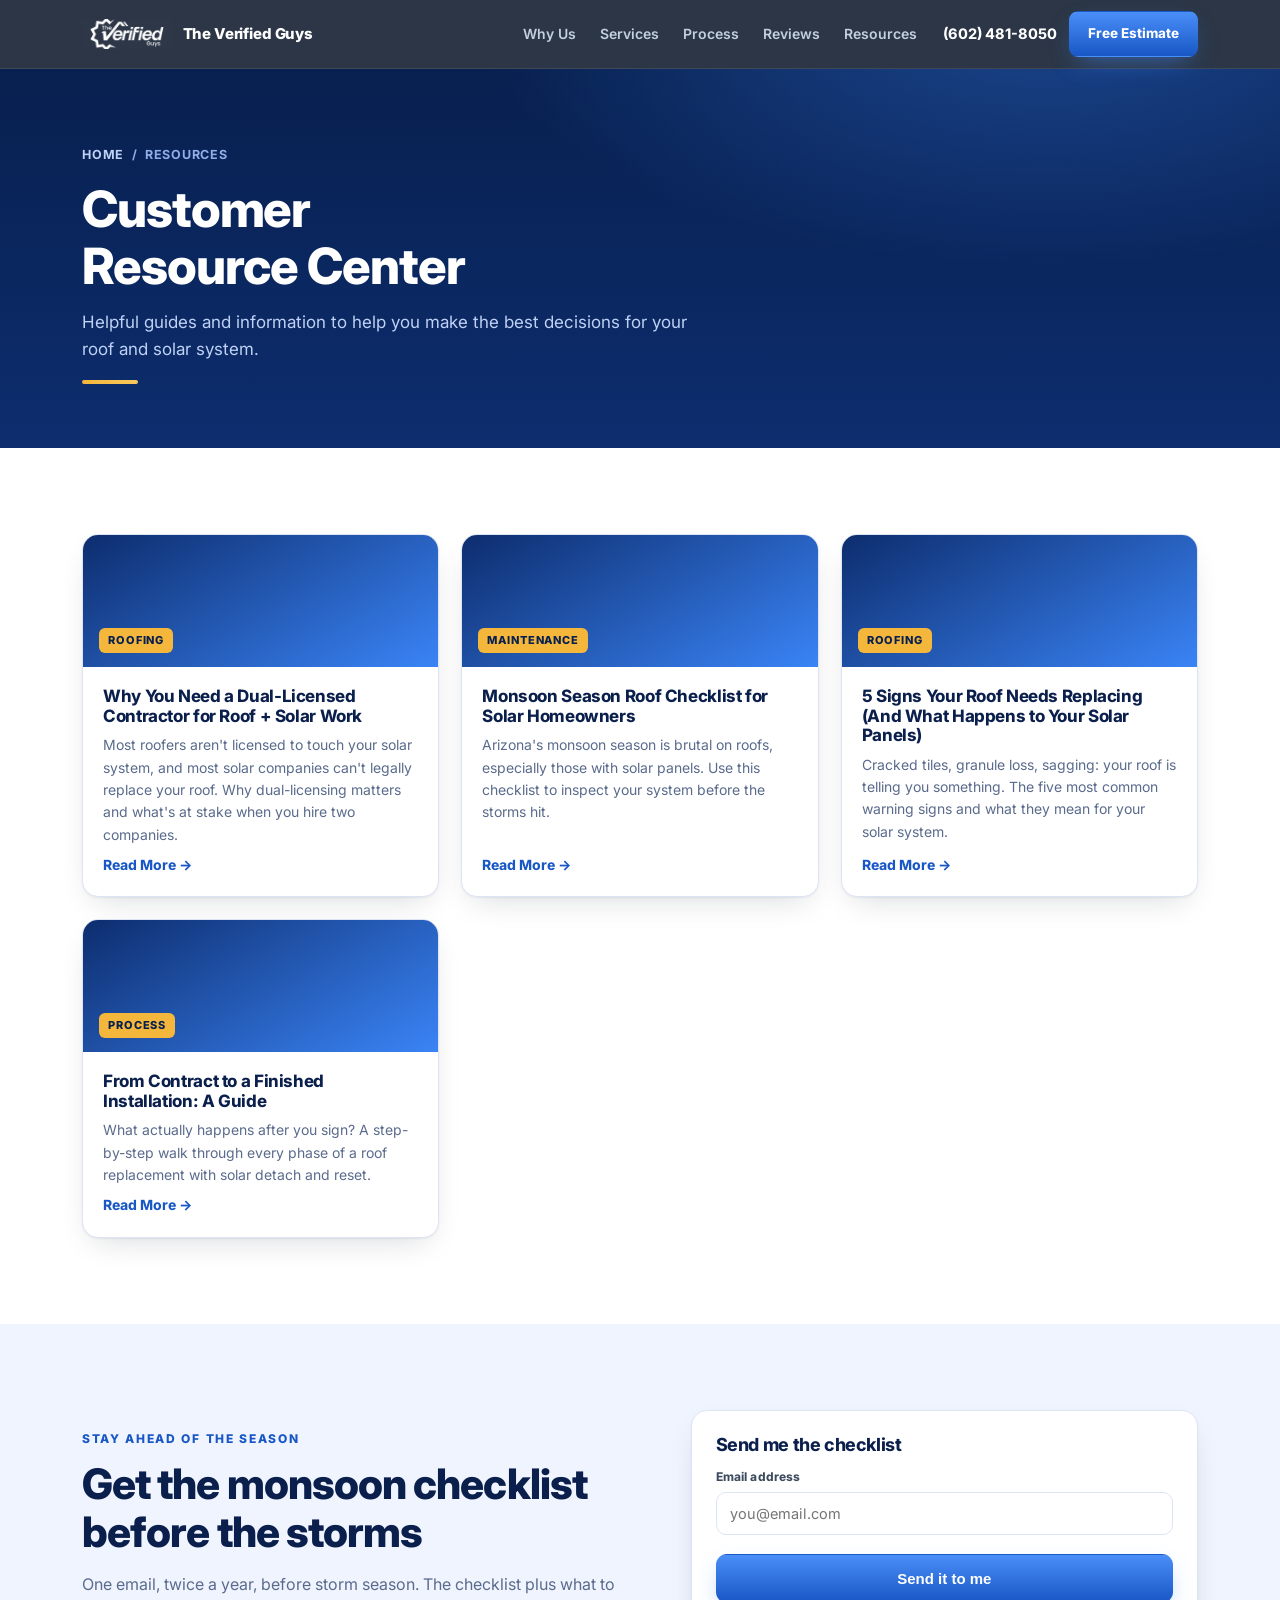
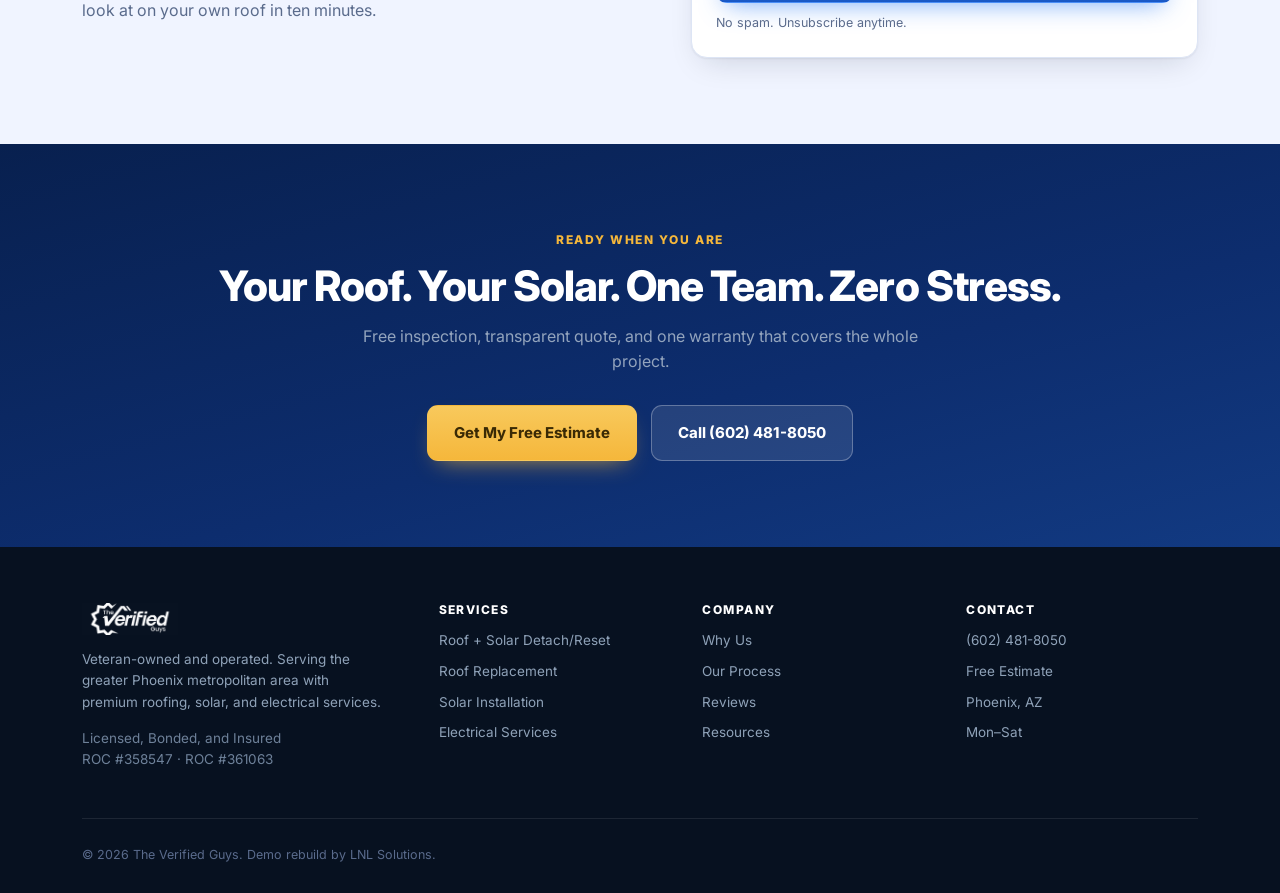
==== blog.html @ 1ea84fa3 "Restyle site to Verified Guys brand palette (blue + gold) and add per-tab pages: Why Us, Services, P" ====
<!DOCTYPE html>
<html lang="en">
<head>
<meta charset="utf-8">
<meta name="viewport" content="width=device-width,initial-scale=1">
<title>Resources | The Verified Guys</title>
<meta name="description" content="Roof and solar guides for Phoenix homeowners from The Verified Guys.">
<link rel="preconnect" href="https://fonts.googleapis.com">
<link rel="preconnect" href="https://fonts.gstatic.com" crossorigin>
<link href="https://fonts.googleapis.com/css2?family=Inter:wght@400;500;600;700;800;900&display=swap" rel="stylesheet">
<link rel="stylesheet" href="assets/css/site.css">
<link rel="stylesheet" href="assets/css/brand.css">
</head>
<body>
<header class="nav">
  <div class="wrap nav__in">
    <a class="nav__logo" href="index.html"><img src="assets/img/logo.png" alt="The Verified Guys"> The Verified Guys</a>
    <nav class="nav__links" id="navlinks"><a href="why-us.html">Why Us</a><a href="services.html">Services</a><a href="process.html">Process</a><a href="reviews.html">Reviews</a><a href="blog.html">Resources</a></nav>
    <div class="nav__cta">
      <a class="nav__tel" href="tel:+16024818050">(602) 481-8050</a>
      <a class="btn btn--primary btn--sm" href="index.html#estimate">Free Estimate</a>
      <button class="burger" id="burger" aria-label="Menu"><span></span><span></span><span></span></button>
    </div>
  </div>
</header>
<section class="pagehead">
  <div class="wrap">
    <div class="crumbs"><a href="index.html">Home</a> &nbsp;/&nbsp; Resources</div>
    <h1>Customer<br>Resource Center</h1>
    <p>Helpful guides and information to help you make the best decisions for your roof and solar system.</p>
    <div class="rule-gold"></div>
  </div>
</section>
<section class="sec">
  <div class="wrap">
    <div class="postgrid"><article class="post"><div class="post__top"><span>Roofing</span></div><div class="post__b"><h3>Why You Need a Dual-Licensed Contractor for Roof + Solar Work</h3><p>Most roofers aren't licensed to touch your solar system, and most solar companies can't legally replace your roof. Why dual-licensing matters and what's at stake when you hire two companies.</p><a href="#">Read More &rarr;</a></div></article><article class="post"><div class="post__top"><span>Maintenance</span></div><div class="post__b"><h3>Monsoon Season Roof Checklist for Solar Homeowners</h3><p>Arizona's monsoon season is brutal on roofs, especially those with solar panels. Use this checklist to inspect your system before the storms hit.</p><a href="#">Read More &rarr;</a></div></article><article class="post"><div class="post__top"><span>Roofing</span></div><div class="post__b"><h3>5 Signs Your Roof Needs Replacing (And What Happens to Your Solar Panels)</h3><p>Cracked tiles, granule loss, sagging: your roof is telling you something. The five most common warning signs and what they mean for your solar system.</p><a href="#">Read More &rarr;</a></div></article><article class="post"><div class="post__top"><span>Process</span></div><div class="post__b"><h3>From Contract to a Finished Installation: A Guide</h3><p>What actually happens after you sign? A step-by-step walk through every phase of a roof replacement with solar detach and reset.</p><a href="#">Read More &rarr;</a></div></article></div>
  </div>
</section>

<section class="sec sec--mist">
  <div class="wrap split">
    <div>
      <p class="eyebrow">Stay ahead of the season</p>
      <h2 style="margin:12px 0 16px">Get the monsoon checklist before the storms</h2>
      <p class="muted">One email, twice a year, before storm season. The checklist plus what to look at on your own roof in ten minutes.</p>
    </div>
    <div class="card">
      <h3 style="margin-bottom:12px">Send me the checklist</h3>
      <div class="field"><label>Email address</label><input type="email" placeholder="you@email.com"></div>
      <button class="btn btn--primary" style="width:100%;margin-top:6px">Send it to me</button>
      <p class="muted" style="font-size:12.5px;margin:10px 0 0">No spam. Unsubscribe anytime.</p>
    </div>
  </div>
</section>

<section class="sec sec--ink">
  <div class="wrap center">
    <p class="eyebrow" style="color:#F5B73B">Ready when you are</p>
    <h2 style="margin:12px 0 14px">Your Roof. Your Solar. One Team. Zero Stress.</h2>
    <p class="muted" style="max-width:580px;margin:0 auto 30px">Free inspection, transparent quote, and one warranty that covers the whole project.</p>
    <div style="display:flex;gap:14px;justify-content:center;flex-wrap:wrap">
      <a class="btn btn--gold" href="index.html#estimate">Get My Free Estimate</a>
      <a class="btn btn--ghost" href="tel:+16024818050">Call (602) 481-8050</a>
    </div>
  </div>
</section>

<footer class="ft">
  <div class="wrap">
    <div class="ft__grid">
      <div>
        <div class="ft__brand"><img src="assets/img/logo.png" alt="The Verified Guys"></div>
        <p style="margin:0;max-width:34ch">Veteran-owned and operated. Serving the greater Phoenix metropolitan area with premium roofing, solar, and electrical services.</p>
        <p class="ft__lic" style="margin-top:14px">Licensed, Bonded, and Insured<br>ROC #358547 &middot; ROC #361063</p>
      </div>
      <div><h4>Services</h4><ul>
        <li><a href="services.html">Roof + Solar Detach/Reset</a></li>
        <li><a href="services.html">Roof Replacement</a></li>
        <li><a href="services.html">Solar Installation</a></li>
        <li><a href="services.html">Electrical Services</a></li>
      </ul></div>
      <div><h4>Company</h4><ul>
        <li><a href="why-us.html">Why Us</a></li>
        <li><a href="process.html">Our Process</a></li>
        <li><a href="reviews.html">Reviews</a></li>
        <li><a href="blog.html">Resources</a></li>
      </ul></div>
      <div><h4>Contact</h4><ul>
        <li><a href="tel:+16024818050">(602) 481-8050</a></li>
        <li><a href="index.html#estimate">Free Estimate</a></li>
        <li>Phoenix, AZ</li>
        <li>Mon&ndash;Sat</li>
      </ul></div>
    </div>
    <p class="muted" style="margin:26px 0 0;font-size:12.5px">&copy; 2026 The Verified Guys. Demo rebuild by LNL Solutions.</p>
  </div>
</footer>
<script src="assets/js/app.js"></script>
</body>
</html>
---- assets/css/site.css ----
:root{
  --ink:#0A1628; --ink2:#12253F; --ink3:#1B3454;
  --teal:#00D6A1; --teald:#00A87E; --amber:#FFB347;
  --paper:#fff; --mist:#F4F7FA; --line:#E3EAF1;
  --muted:#64748B; --ok:#12B76A; --warn:#F79009; --bad:#F04438;
  --r:14px; --shadow:0 1px 2px rgba(10,22,40,.06),0 12px 32px -12px rgba(10,22,40,.18);
  --max:1160px;
}
*{box-sizing:border-box}
html{scroll-behavior:smooth}
body{margin:0;font-family:"Inter",-apple-system,BlinkMacSystemFont,"Segoe UI",Roboto,Helvetica,Arial,sans-serif;
  color:var(--ink);background:var(--paper);line-height:1.6;-webkit-font-smoothing:antialiased}
img{max-width:100%;display:block}
a{color:inherit;text-decoration:none}
.wrap{max-width:var(--max);margin:0 auto;padding:0 22px}
.eyebrow{font-size:12px;font-weight:800;letter-spacing:.14em;text-transform:uppercase;color:var(--teald)}
h1,h2,h3,h4{line-height:1.14;letter-spacing:-.022em;margin:0}
h1{font-size:clamp(34px,5.2vw,60px);font-weight:800}
h2{font-size:clamp(26px,3.6vw,42px);font-weight:800}
h3{font-size:20px;font-weight:750}
p{margin:0 0 1em}
.muted{color:var(--muted)}
.center{text-align:center}
.sec{padding:86px 0}
.sec--mist{background:var(--mist)}
.sec--ink{background:var(--ink);color:#fff}
.sec--ink .muted{color:#93A4BD}

/* buttons */
.btn{display:inline-flex;align-items:center;justify-content:center;gap:9px;
  font-weight:750;font-size:15px;padding:15px 26px;border-radius:11px;border:1px solid transparent;
  cursor:pointer;transition:transform .14s ease,box-shadow .18s ease,background .18s ease;white-space:nowrap}
.btn:active{transform:translateY(1px)}
.btn--primary{background:linear-gradient(180deg,#00E7AE,#00C495);color:#06221B;
  box-shadow:0 10px 26px -10px rgba(0,214,161,.75)}
.btn--primary:hover{box-shadow:0 14px 32px -10px rgba(0,214,161,.9)}
.btn--ghost{background:rgba(255,255,255,.06);color:#fff;border-color:rgba(255,255,255,.22)}
.btn--ghost:hover{background:rgba(255,255,255,.12)}
.btn--light{background:#fff;color:var(--ink);border-color:var(--line);box-shadow:var(--shadow)}
.btn--sm{padding:11px 18px;font-size:13.5px;border-radius:9px}

/* nav */
.nav{position:sticky;top:0;z-index:60;background:rgba(10,22,40,.86);backdrop-filter:blur(14px);
  border-bottom:1px solid rgba(255,255,255,.09)}
.nav__in{display:flex;align-items:center;gap:26px;height:68px}
.nav__logo{display:flex;align-items:center;gap:11px;font-weight:800;color:#fff;font-size:15px;letter-spacing:-.01em}
.nav__logo img{height:30px;width:auto;filter:brightness(0) invert(1)}
.nav__links{display:flex;gap:24px;margin-left:auto;font-size:14px;color:#C3D0E0;font-weight:600}
.nav__links a:hover{color:#fff}
.nav__cta{display:flex;align-items:center;gap:12px}
.nav__tel{color:#fff;font-weight:750;font-size:14.5px;display:flex;align-items:center;gap:7px}
.burger{display:none;background:none;border:0;color:#fff;font-size:24px;cursor:pointer}
@media(max-width:940px){
  .nav__links{display:none}.nav__links.open{display:flex;position:absolute;top:68px;left:0;right:0;
    flex-direction:column;background:var(--ink2);padding:18px 22px;gap:16px;border-bottom:1px solid rgba(255,255,255,.1)}
  .burger{display:block;margin-left:auto}.nav__tel{display:none}
}

/* hero */
.hero{position:relative;background:
  radial-gradient(1100px 520px at 78% -8%,rgba(0,214,161,.20),transparent 62%),
  radial-gradient(800px 420px at 6% 108%,rgba(0,120,255,.16),transparent 60%),
  linear-gradient(180deg,#0A1628 0%,#0D1C33 62%,#102542 100%);
  color:#fff;overflow:hidden;padding:74px 0 0}
.hero__grid{display:grid;grid-template-columns:1.08fr .92fr;gap:52px;align-items:start}
@media(max-width:960px){.hero__grid{grid-template-columns:1fr;gap:36px}}
.badge{display:inline-flex;align-items:center;gap:9px;background:rgba(0,214,161,.12);
  border:1px solid rgba(0,214,161,.34);color:#7CF5D4;font-size:12.5px;font-weight:750;
  padding:7px 14px;border-radius:999px;margin-bottom:22px;letter-spacing:.02em}
.badge i{width:7px;height:7px;border-radius:50%;background:var(--teal);box-shadow:0 0 0 3px rgba(0,214,161,.22)}
.hero h1 .hl{color:var(--teal)}
.hero__sub{font-size:17.5px;color:#C7D4E4;max-width:56ch;margin-top:20px}
.hero__sub strong{color:#fff}
.hero__cta{display:flex;gap:14px;margin-top:30px;flex-wrap:wrap}
.trust{display:flex;gap:26px;margin-top:38px;padding-top:26px;border-top:1px solid rgba(255,255,255,.11);flex-wrap:wrap}
.trust__i{display:flex;align-items:center;gap:10px;font-size:13px;color:#B7C6D8;font-weight:600}
.trust__i b{color:#fff;font-size:19px;font-weight:800;letter-spacing:-.02em}
.stars{color:var(--amber);letter-spacing:1px}

/* estimate card */
.card-form{background:#fff;color:var(--ink);border-radius:18px;padding:26px;
  box-shadow:0 30px 70px -26px rgba(0,0,0,.55);border:1px solid rgba(255,255,255,.6)}
.card-form h3{font-size:20px;margin-bottom:4px}
.card-form .hint{font-size:12.5px;color:var(--muted);margin-bottom:18px}
.field{margin-bottom:13px}
.field label{display:block;font-size:12px;font-weight:750;color:#3B4A5E;margin-bottom:6px;letter-spacing:.01em}
.field input,.field select,.field textarea{width:100%;padding:12px 13px;border:1.5px solid var(--line);
  border-radius:10px;font-size:14.5px;font-family:inherit;color:var(--ink);background:#fff;transition:border .15s,box-shadow .15s}
.field input:focus,.field select:focus,.field textarea:focus{outline:0;border-color:var(--teald);
  box-shadow:0 0 0 4px rgba(0,214,161,.14)}
.chips{display:flex;flex-wrap:wrap;gap:8px}
.chip-opt{border:1.5px solid var(--line);background:#fff;border-radius:999px;padding:8px 14px;
  font-size:13px;font-weight:650;color:#42536A;cursor:pointer;transition:.15s}
.chip-opt:hover{border-color:#BFD3E3}
.chip-opt.on{background:rgba(0,214,161,.12);border-color:var(--teald);color:#046B52}
.form-note{font-size:11.5px;color:var(--muted);text-align:center;margin-top:12px}

/* sections */
.head{max-width:720px;margin-bottom:44px}
.head.center{margin-inline:auto}
.head p{font-size:16.5px;color:var(--muted);margin-top:14px}

/* compare */
.vs{display:grid;grid-template-columns:1fr 1fr;gap:22px}
@media(max-width:820px){.vs{grid-template-columns:1fr}}
.vs__col{border-radius:var(--r);padding:26px;border:1px solid var(--line);background:#fff}
.vs__col--bad{background:#FBFCFD}
.vs__col--good{background:linear-gradient(180deg,#F0FFFB,#fff);border-color:#B8EEDD;
  box-shadow:0 18px 44px -22px rgba(0,168,126,.35);position:relative}
.vs__tag{font-size:11px;font-weight:800;letter-spacing:.12em;text-transform:uppercase;color:var(--muted);margin-bottom:14px}
.vs__col--good .vs__tag{color:var(--teald)}
.vs__col h3{margin-bottom:18px}
.vs li{list-style:none;display:flex;gap:11px;padding:9px 0;font-size:14.5px;border-bottom:1px dashed var(--line)}
.vs li:last-child{border:0}
.vs ul{margin:0;padding:0}
.ic{flex:0 0 20px;height:20px;border-radius:50%;display:grid;place-items:center;font-size:11px;font-weight:800;margin-top:2px}
.ic--no{background:#FEE4E2;color:#B42318}
.ic--yes{background:#D1FADF;color:#05603A}

/* service cards */
.cards{display:grid;grid-template-columns:repeat(auto-fit,minmax(250px,1fr));gap:20px}
.svc{background:#fff;border:1px solid var(--line);border-radius:var(--r);padding:26px;position:relative;
  transition:transform .18s ease,box-shadow .18s ease,border-color .18s}
.svc:hover{transform:translateY(-3px);box-shadow:var(--shadow);border-color:#CDE3F1}
.svc__flag{position:absolute;top:-10px;left:22px;background:var(--ink);color:#fff;font-size:10.5px;
  font-weight:800;letter-spacing:.1em;text-transform:uppercase;padding:5px 11px;border-radius:999px}
.svc__ico{width:46px;height:46px;border-radius:12px;display:grid;place-items:center;margin-bottom:16px;
  background:linear-gradient(180deg,#E9FBF6,#F4FDFA);border:1px solid #CBEFE4;font-size:21px}
.svc h3{font-size:18px;margin-bottom:8px}
.svc p{font-size:14px;color:var(--muted);margin:0 0 16px}
.svc__link{font-size:13.5px;font-weight:750;color:var(--teald);display:inline-flex;gap:6px;align-items:center}

.roofchips{display:flex;flex-wrap:wrap;gap:10px;margin-top:26px}
.roofchip{background:#fff;border:1px solid var(--line);border-radius:999px;padding:9px 16px;font-size:13.5px;font-weight:650;color:#3A4A5F}
.roofchip b{color:var(--teald);font-size:10.5px;letter-spacing:.08em;text-transform:uppercase;margin-left:6px}

/* why grid */
.why{display:grid;grid-template-columns:repeat(auto-fit,minmax(260px,1fr));gap:18px}
.why__i{background:rgba(255,255,255,.045);border:1px solid rgba(255,255,255,.11);border-radius:var(--r);padding:24px}
.why__i h3{font-size:17px;color:#fff;margin-bottom:8px;display:flex;align-items:center;gap:9px}
.why__i p{font-size:14px;color:#A9BACE;margin:0}
.why__i .dot{width:8px;height:8px;border-radius:50%;background:var(--teal);flex:0 0 8px}

/* process */
.steps{display:grid;grid-template-columns:repeat(auto-fit,minmax(200px,1fr));gap:0;counter-reset:s}
.step{padding:0 22px 26px 0;position:relative}
.step__n{width:38px;height:38px;border-radius:11px;background:var(--ink);color:#fff;display:grid;place-items:center;
  font-weight:800;font-size:14px;margin-bottom:14px}
.step h3{font-size:16px;margin-bottom:7px}
.step p{font-size:13.5px;color:var(--muted);margin:0}
@media(min-width:900px){
  .step{padding-right:26px}
  .step:not(:last-child):after{content:"";position:absolute;right:6px;top:19px;width:20px;height:1px;
    background:linear-gradient(90deg,#CBD8E5,transparent)}
}

/* reviews */
.revs{display:grid;grid-template-columns:repeat(auto-fit,minmax(300px,1fr));gap:18px}
.rev{background:#fff;border:1px solid var(--line);border-radius:var(--r);padding:22px;display:flex;flex-direction:column;gap:12px}
.rev__top{display:flex;align-items:center;gap:11px}
.rev__av{width:38px;height:38px;border-radius:50%;background:linear-gradient(135deg,#0A1628,#1B3454);color:#fff;
  display:grid;place-items:center;font-weight:800;font-size:14px;flex:0 0 38px}
.rev__who{font-weight:750;font-size:14px;line-height:1.2}
.rev__when{font-size:11.5px;color:var(--muted)}
.rev__stars{color:var(--amber);font-size:12px;letter-spacing:.5px;margin-left:auto}
.rev p{font-size:13.8px;color:#3B4A5E;margin:0;line-height:1.62}
.rev__src{font-size:11px;color:#94A3B8;display:flex;align-items:center;gap:5px;margin-top:auto}

/* team */
.team{display:grid;grid-template-columns:repeat(2,minmax(0,1fr));gap:22px;max-width:760px;margin:0 auto}
@media(max-width:640px){.team{grid-template-columns:1fr}}
.member{background:#fff;border:1px solid var(--line);border-radius:var(--r);overflow:hidden}
.member img{width:100%;height:290px;object-fit:cover;object-position:center 18%}
.member__b{padding:20px 22px}
.member__b h3{font-size:17px}
.member__b span{font-size:12.5px;font-weight:700;color:var(--teald);letter-spacing:.06em;text-transform:uppercase}

/* faq */
.faq{max-width:820px;margin:0 auto}
.q{border-bottom:1px solid var(--line)}
.q button{width:100%;background:none;border:0;padding:19px 44px 19px 0;text-align:left;font-size:15.5px;
  font-weight:700;color:var(--ink);cursor:pointer;position:relative;font-family:inherit;line-height:1.4}
.q button:after{content:"+";position:absolute;right:8px;top:50%;transform:translateY(-50%);
  font-size:22px;font-weight:400;color:var(--teald);transition:transform .2s}
.q.open button:after{transform:translateY(-50%) rotate(45deg)}
.q__a{max-height:0;overflow:hidden;transition:max-height .28s ease}
.q__a p{padding:0 30px 20px 0;font-size:14.3px;color:var(--muted);margin:0}
.q.open .q__a{max-height:340px}

/* final cta */
.final{background:
  radial-gradient(900px 420px at 82% 12%,rgba(0,214,161,.22),transparent 60%),
  linear-gradient(160deg,#0A1628,#14314F);color:#fff;padding:80px 0}
.final__in{display:grid;grid-template-columns:1.15fr .85fr;gap:44px;align-items:center}
@media(max-width:880px){.final__in{grid-template-columns:1fr}}
.final h2{color:#fff}
.final p{color:#C7D4E4;font-size:16px;margin-top:14px}

/* footer */
.ft{background:#071120;color:#8FA2B8;padding:56px 0 28px;font-size:13.5px}
.ft__grid{display:grid;grid-template-columns:1.4fr 1fr 1fr 1fr;gap:32px;padding-bottom:34px;border-bottom:1px solid rgba(255,255,255,.09)}
@media(max-width:820px){.ft__grid{grid-template-columns:1fr 1fr;gap:26px}}
.ft h4{color:#fff;font-size:12px;letter-spacing:.12em;text-transform:uppercase;margin-bottom:14px;font-weight:800}
.ft a:hover{color:#fff}
.ft ul{list-style:none;margin:0;padding:0;display:grid;gap:9px}
.ft__brand img{height:32px;filter:brightness(0) invert(1);margin-bottom:14px}
.ft__bottom{display:flex;justify-content:space-between;gap:16px;padding-top:22px;font-size:12px;flex-wrap:wrap}
.ft__lic{color:#6E8199}

/* ══════════ AI CHAT ══════════ */
.chat-fab{position:fixed;right:22px;bottom:22px;z-index:90;display:flex;align-items:center;gap:11px;
  background:var(--ink);color:#fff;border:1px solid rgba(255,255,255,.14);border-radius:999px;
  padding:12px 20px 12px 14px;cursor:pointer;box-shadow:0 16px 40px -12px rgba(0,0,0,.5);
  font-family:inherit;font-size:14px;font-weight:750;transition:transform .16s}
.chat-fab:hover{transform:translateY(-2px)}
.chat-fab__dot{width:9px;height:9px;border-radius:50%;background:var(--teal);box-shadow:0 0 0 4px rgba(0,214,161,.22);animation:pulse 2s infinite}
@keyframes pulse{0%,100%{box-shadow:0 0 0 3px rgba(0,214,161,.22)}50%{box-shadow:0 0 0 7px rgba(0,214,161,.07)}}
.chat-fab__n{background:var(--teal);color:#06221B;border-radius:999px;font-size:11px;font-weight:800;
  padding:2px 7px;margin-left:2px}
.chat{position:fixed;right:22px;bottom:22px;width:394px;max-width:calc(100vw - 32px);
  height:min(640px,calc(100vh - 44px));background:#fff;border-radius:18px;overflow:hidden;z-index:95;
  display:none;flex-direction:column;box-shadow:0 32px 80px -20px rgba(10,22,40,.5);border:1px solid var(--line)}
.chat.open{display:flex;animation:up .24s ease}
@keyframes up{from{opacity:0;transform:translateY(14px)}to{opacity:1;transform:none}}
.chat__head{background:linear-gradient(160deg,#0A1628,#173855);color:#fff;padding:16px 18px;display:flex;align-items:center;gap:12px}
.chat__av{width:38px;height:38px;border-radius:11px;background:linear-gradient(160deg,#00E7AE,#00A87E);
  display:grid;place-items:center;font-weight:800;color:#06221B;font-size:15px;flex:0 0 38px}
.chat__t{font-weight:800;font-size:14.5px;line-height:1.25}
.chat__s{font-size:11.5px;color:#8FE9CF;display:flex;align-items:center;gap:5px}
.chat__s i{width:6px;height:6px;border-radius:50%;background:var(--teal)}
.chat__x{margin-left:auto;background:rgba(255,255,255,.1);border:0;color:#fff;width:30px;height:30px;
  border-radius:8px;font-size:17px;cursor:pointer;line-height:1}
.chat__body{flex:1;overflow-y:auto;padding:18px;background:#F8FAFC;display:flex;flex-direction:column;gap:11px}
.msg{max-width:86%;padding:11px 14px;border-radius:14px;font-size:13.8px;line-height:1.55;animation:up .2s ease}
.msg--bot{background:#fff;border:1px solid var(--line);border-bottom-left-radius:5px;align-self:flex-start;color:#26374B}
.msg--me{background:linear-gradient(160deg,#00D6A1,#00B78B);color:#06221B;font-weight:600;
  border-bottom-right-radius:5px;align-self:flex-end}
.msg--bot b{color:var(--ink)}
.quick{display:flex;flex-wrap:wrap;gap:7px;margin-top:2px}
.quick button{background:#fff;border:1.5px solid #D7E3EE;color:#204058;font-family:inherit;font-size:12.8px;
  font-weight:700;padding:8px 13px;border-radius:999px;cursor:pointer;transition:.14s}
.quick button:hover{border-color:var(--teald);color:#046B52;background:#F2FEFB}
.chat__foot{border-top:1px solid var(--line);padding:11px;display:flex;gap:8px;background:#fff}
.chat__foot input{flex:1;border:1.5px solid var(--line);border-radius:10px;padding:11px 13px;font-size:13.8px;
  font-family:inherit;outline:0}
.chat__foot input:focus{border-color:var(--teald);box-shadow:0 0 0 3px rgba(0,214,161,.13)}
.chat__send{background:var(--ink);border:0;color:#fff;width:42px;border-radius:10px;cursor:pointer;font-size:16px}
.chat__slots{display:grid;grid-template-columns:1fr 1fr;gap:8px;margin-top:4px;width:100%}
.chat__slots button{background:#fff;border:1.5px solid #D7E3EE;border-radius:10px;padding:10px;font-family:inherit;
  font-size:12.5px;font-weight:750;color:#204058;cursor:pointer;text-align:left;line-height:1.3}
.chat__slots button span{display:block;font-size:11px;font-weight:600;color:var(--muted)}
.chat__slots button:hover{border-color:var(--teald);background:#F2FEFB}
.typing{display:flex;gap:4px;padding:13px 15px;background:#fff;border:1px solid var(--line);border-radius:14px;
  border-bottom-left-radius:5px;align-self:flex-start;width:auto}
.typing i{width:6px;height:6px;border-radius:50%;background:#B9C7D6;animation:bl 1.2s infinite}
.typing i:nth-child(2){animation-delay:.15s}.typing i:nth-child(3){animation-delay:.3s}
@keyframes bl{0%,60%,100%{opacity:.35;transform:translateY(0)}30%{opacity:1;transform:translateY(-3px)}}
.chat__done{background:#F0FDF9;border:1px solid #B8EEDD;border-radius:12px;padding:13px;font-size:13px;color:#065F46;margin-top:6px}
.chat__done b{display:block;margin-bottom:4px;color:#046B52}

/* toast */
.toast{position:fixed;left:50%;bottom:26px;transform:translate(-50%,90px);background:var(--ink);color:#fff;
  padding:13px 22px;border-radius:12px;font-size:13.5px;font-weight:650;z-index:120;
  box-shadow:0 18px 40px -12px rgba(0,0,0,.5);transition:transform .3s cubic-bezier(.2,.9,.3,1.2);display:flex;gap:9px;align-items:center}
.toast.show{transform:translate(-50%,0)}
.toast i{width:8px;height:8px;border-radius:50%;background:var(--teal)}

.reveal{opacity:0;transform:translateY(16px);transition:opacity .5s ease,transform .5s ease}
.reveal.in{opacity:1;transform:none}
@media(prefers-reduced-motion:reduce){.reveal{opacity:1;transform:none;transition:none}}
---- assets/css/brand.css ----
/* ─────────────────────────────────────────────────────────────
   The Verified Guys — brand skin
   Palette taken from their live site (styles.css), modernised.
   primary  #3A84F6   deep #1857C5   footer #0D2D6E
   accent   #F5B73B   sand #F0F4FF   cream #F8FAFF
   ───────────────────────────────────────────────────────────── */

:root{
  --ink:#0B1F4D;          /* deep navy-blue, replaces near-black */
  --ink2:#123A82;
  --ink3:#1857C5;
  --teal:#3A84F6;         /* their primary blue */
  --teald:#1857C5;        /* their deep blue */
  --amber:#F5B73B;        /* their gold */
  --mist:#F0F4FF;         /* their sand */
  --paper:#FFFFFF;
  --line:#DDE5F5;
  --muted:#5A6B8C;
  --gold:#F5B73B;
  --gold-l:#F8C95C;
  --blue-soft:#F8FAFF;
}

/* buttons: blue primary, gold secondary */
.btn--primary{
  background:linear-gradient(180deg,#4A8EF8,#1857C5);
  color:#fff;
  box-shadow:0 10px 26px -10px rgba(58,132,246,.70);
}
.btn--primary:hover{box-shadow:0 16px 34px -10px rgba(58,132,246,.85)}
.btn--gold{
  background:linear-gradient(180deg,var(--gold-l),var(--gold));
  color:#3A2A05;border-color:transparent;
  box-shadow:0 10px 24px -12px rgba(245,183,59,.8);
}
.btn--gold:hover{box-shadow:0 14px 30px -12px rgba(245,183,59,.95)}
.btn--ghost{background:rgba(255,255,255,.10);color:#fff;border-color:rgba(255,255,255,.28)}
.btn--ghost:hover{background:rgba(255,255,255,.18)}
.btn--light{background:#fff;color:var(--ink);border-color:var(--line)}
.eyebrow{color:var(--teald)}
.eyebrow--gold{color:#B07E10}

/* hero: keep their deep navy→blue wash, drop the teal */
.hero{
  background:
    radial-gradient(1100px 620px at 78% -8%,rgba(58,132,246,.38),transparent 62%),
    radial-gradient(720px 460px at 12% 8%,rgba(245,183,59,.14),transparent 60%),
    linear-gradient(180deg,#08204F 0%,#0D2D6E 58%,#123A82 100%);
}
.sec--ink{
  background:linear-gradient(165deg,#08204F,#0D2D6E 60%,#123A82);
}
/* gold rule under headings */
.rule-gold{width:56px;height:4px;border-radius:2px;background:linear-gradient(90deg,var(--gold),var(--gold-l));margin:14px 0 0}

/* avatars + chat accents move from teal to blue/gold */
.rev__av{background:linear-gradient(135deg,#1857C5,#3A84F6)}
.chat__av{background:linear-gradient(160deg,#3A84F6,#1857C5)}
.chat__head{background:linear-gradient(150deg,#08204F,#123A82)}
.msg--me{background:linear-gradient(160deg,#4A8EF8,#1857C5);color:#fff;font-weight:600}
.chat-fab{background:linear-gradient(160deg,#4A8EF8,#1857C5)}
.chat-fab__dot{background:var(--gold)}

/* gold badge / "most popular" pill */
.pill{display:inline-flex;align-items:center;gap:6px;font-size:11px;font-weight:800;
  letter-spacing:.06em;text-transform:uppercase;padding:5px 10px;border-radius:999px;
  background:rgba(245,183,59,.14);color:#8A6410;border:1px solid rgba(245,183,59,.42)}
.pill--blue{background:rgba(58,132,246,.12);color:#1857C5;border-color:rgba(58,132,246,.32)}

/* cards get a hairline blue tint */
.card{border-color:var(--line)}

/* ── interior pages ─────────────────────────────────────── */
.pagehead{
  background:
    radial-gradient(900px 420px at 82% -20%,rgba(58,132,246,.42),transparent 65%),
    linear-gradient(180deg,#08204F,#0D2D6E);
  color:#fff;padding:76px 0 64px;position:relative;overflow:hidden
}
.pagehead h1{font-size:clamp(32px,4.4vw,50px);margin:0 0 14px}
.pagehead p{max-width:640px;color:#BFD2F5;font-size:17px}
.crumbs{font-size:12.5px;font-weight:700;letter-spacing:.06em;text-transform:uppercase;color:#8FAEE8;margin-bottom:16px}
.crumbs a{color:#BFD2F5}

.split{display:grid;grid-template-columns:1.05fr .95fr;gap:48px;align-items:center}
@media(max-width:820px){.split{grid-template-columns:1fr;gap:26px}}

.statrow{display:grid;grid-template-columns:repeat(4,1fr);gap:18px}
@media(max-width:820px){.statrow{grid-template-columns:repeat(2,1fr)}}
.stat{padding:22px;border-radius:16px;background:#fff;border:1px solid var(--line);box-shadow:var(--shadow)}
.stat b{display:block;font-size:30px;letter-spacing:-.02em;color:var(--ink3);line-height:1.1}
.stat span{font-size:12.5px;font-weight:700;letter-spacing:.08em;text-transform:uppercase;color:var(--muted)}

/* comparison table */
.cmp{width:100%;border-collapse:separate;border-spacing:0;background:#fff;border:1px solid var(--line);border-radius:16px;overflow:hidden;box-shadow:var(--shadow)}
.cmp th,.cmp td{padding:15px 18px;text-align:left;font-size:14.5px;border-bottom:1px solid var(--line);vertical-align:top}
.cmp thead th{background:var(--mist);font-size:12px;letter-spacing:.08em;text-transform:uppercase;color:var(--muted)}
.cmp thead th:nth-child(3){background:rgba(58,132,246,.10);color:var(--ink3)}
.cmp td:first-child{font-weight:750;color:var(--ink)}
.cmp td:nth-child(3){background:rgba(58,132,246,.04);font-weight:650;color:var(--ink)}
.cmp tr:last-child td{border-bottom:0}

/* numbered process */
.steps{counter-reset:s;display:grid;gap:0}
.step{position:relative;padding:26px 0 26px 76px;border-bottom:1px dashed var(--line)}
.step:last-child{border-bottom:0}
.step::before{counter-increment:s;content:counter(s,decimal-leading-zero);position:absolute;left:0;top:24px;
  width:48px;height:48px;border-radius:14px;display:grid;place-items:center;
  background:linear-gradient(160deg,rgba(58,132,246,.14),rgba(58,132,246,.06));
  border:1px solid rgba(58,132,246,.28);color:var(--ink3);font-weight:800;font-size:15px}
.step h3{margin:0 0 6px;font-size:19px}
.step p{margin:0;color:var(--muted);font-size:15px}

/* review cards */
.revgrid{display:grid;grid-template-columns:repeat(3,1fr);gap:20px}
@media(max-width:900px){.revgrid{grid-template-columns:1fr}}
.revcard{background:#fff;border:1px solid var(--line);border-radius:16px;padding:22px;box-shadow:var(--shadow)}
.revcard .stars{color:var(--gold);font-size:15px;letter-spacing:2px;margin-bottom:10px}
.revcard p{font-size:14.5px;color:#2C3E63;margin:0 0 14px}
.revcard footer{display:flex;align-items:center;gap:10px;font-size:13px;font-weight:700;color:var(--muted)}
.av{width:34px;height:34px;border-radius:50%;display:grid;place-items:center;font-size:12px;font-weight:800;
  background:linear-gradient(135deg,#1857C5,#3A84F6);color:#fff}

/* blog cards */
.postgrid{display:grid;grid-template-columns:repeat(3,1fr);gap:22px}
@media(max-width:900px){.postgrid{grid-template-columns:1fr}}
.post{background:#fff;border:1px solid var(--line);border-radius:16px;overflow:hidden;box-shadow:var(--shadow);display:flex;flex-direction:column}
.post__top{height:132px;background:linear-gradient(150deg,#0D2D6E,#3A84F6);position:relative}
.post__top span{position:absolute;left:16px;bottom:14px;font-size:11px;font-weight:800;letter-spacing:.08em;
  text-transform:uppercase;color:#08204F;background:var(--gold);padding:4px 9px;border-radius:6px}
.post__b{padding:20px;display:flex;flex-direction:column;gap:8px;flex:1}
.post__b h3{font-size:17px;margin:0}
.post__b p{font-size:14px;color:var(--muted);margin:0}
.post__b a{margin-top:auto;font-weight:750;color:var(--ink3);font-size:14px}

/* swatches (used on the PDF cover only) */
.sw{display:flex;gap:10px;flex-wrap:wrap}
.sw i{display:block;width:64px;height:44px;border-radius:9px;box-shadow:inset 0 0 0 1px rgba(0,0,0,.06)}

/* ── utilities used by interior pages ───────────────────── */
.grid2{display:grid;grid-template-columns:1fr 1fr;gap:20px}
.grid3{display:grid;grid-template-columns:repeat(3,1fr);gap:20px}
@media(max-width:900px){.grid2,.grid3{grid-template-columns:1fr}}
.card{background:#fff;border:1px solid var(--line);border-radius:16px;padding:24px;box-shadow:var(--shadow)}
.card h3{margin:0 0 8px;font-size:18px}
.card p{font-size:14.5px;margin:0}
.sec--mist .card{background:#fff}
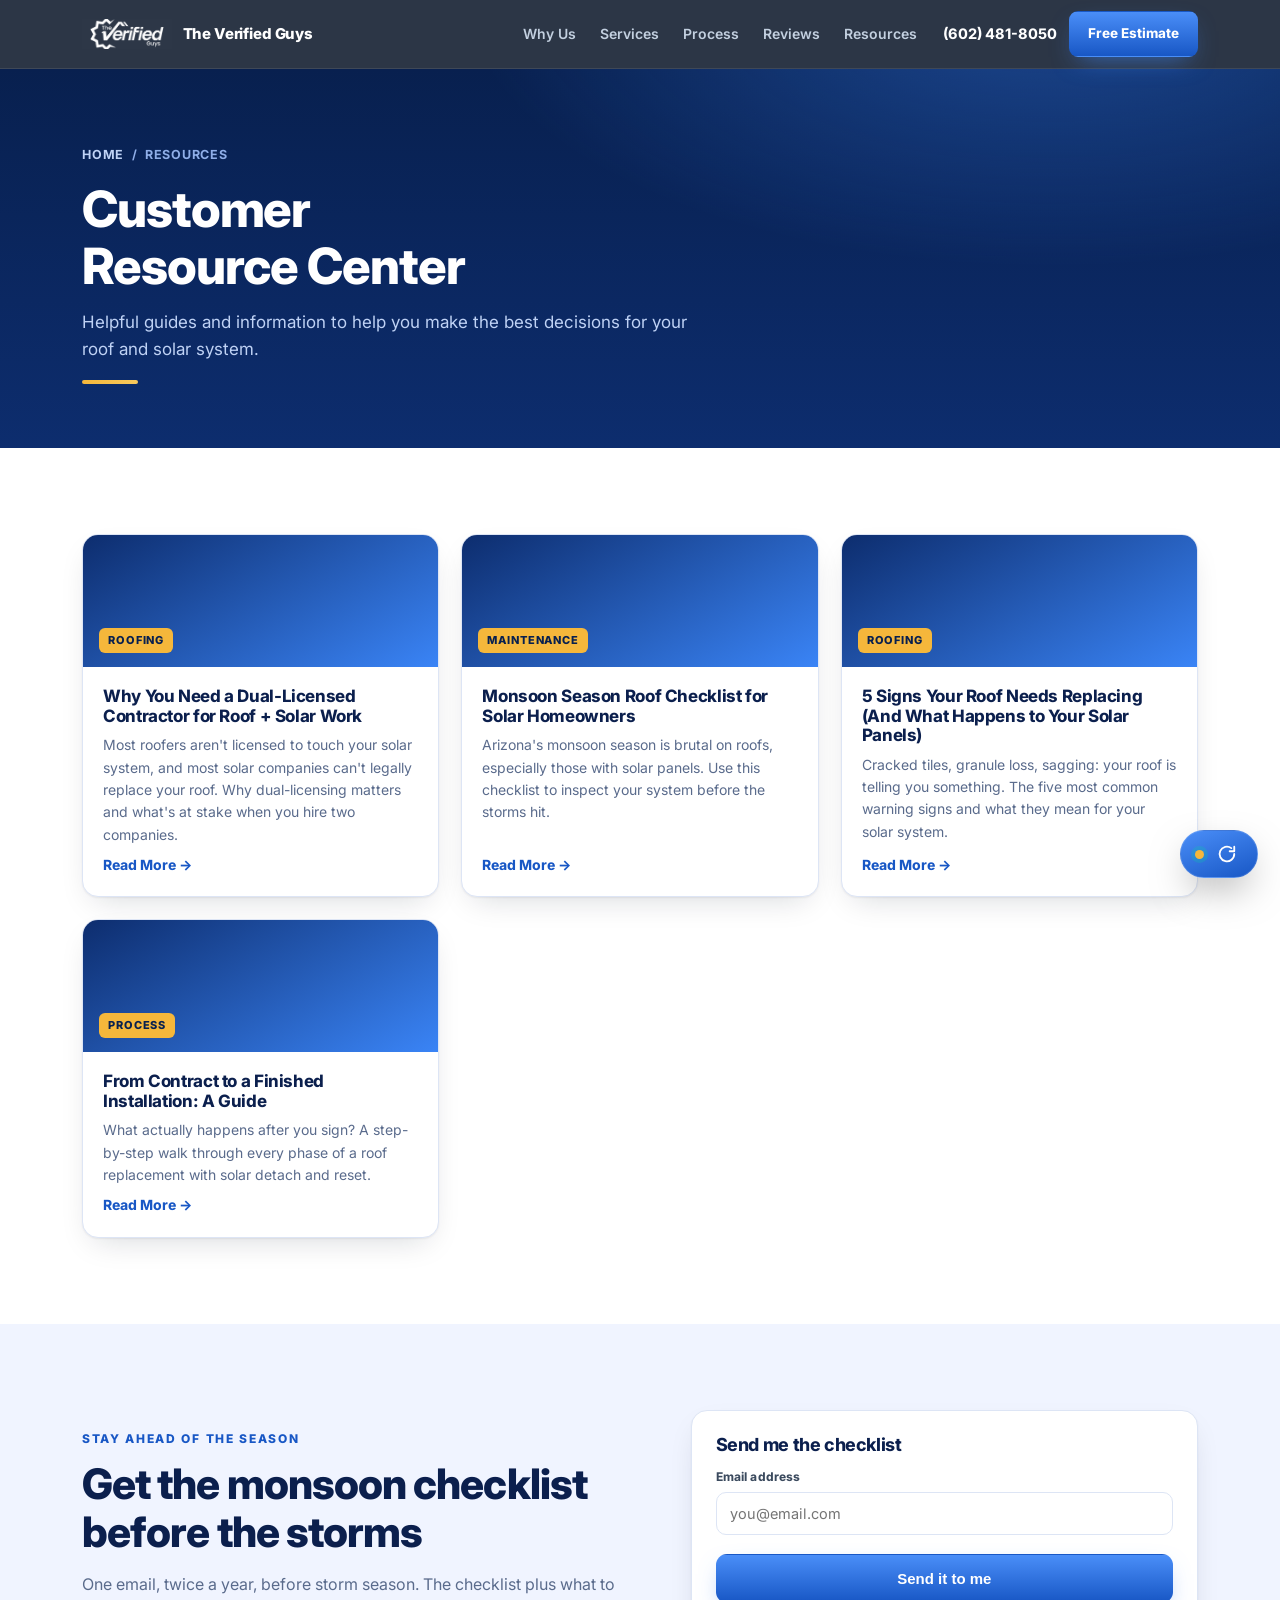
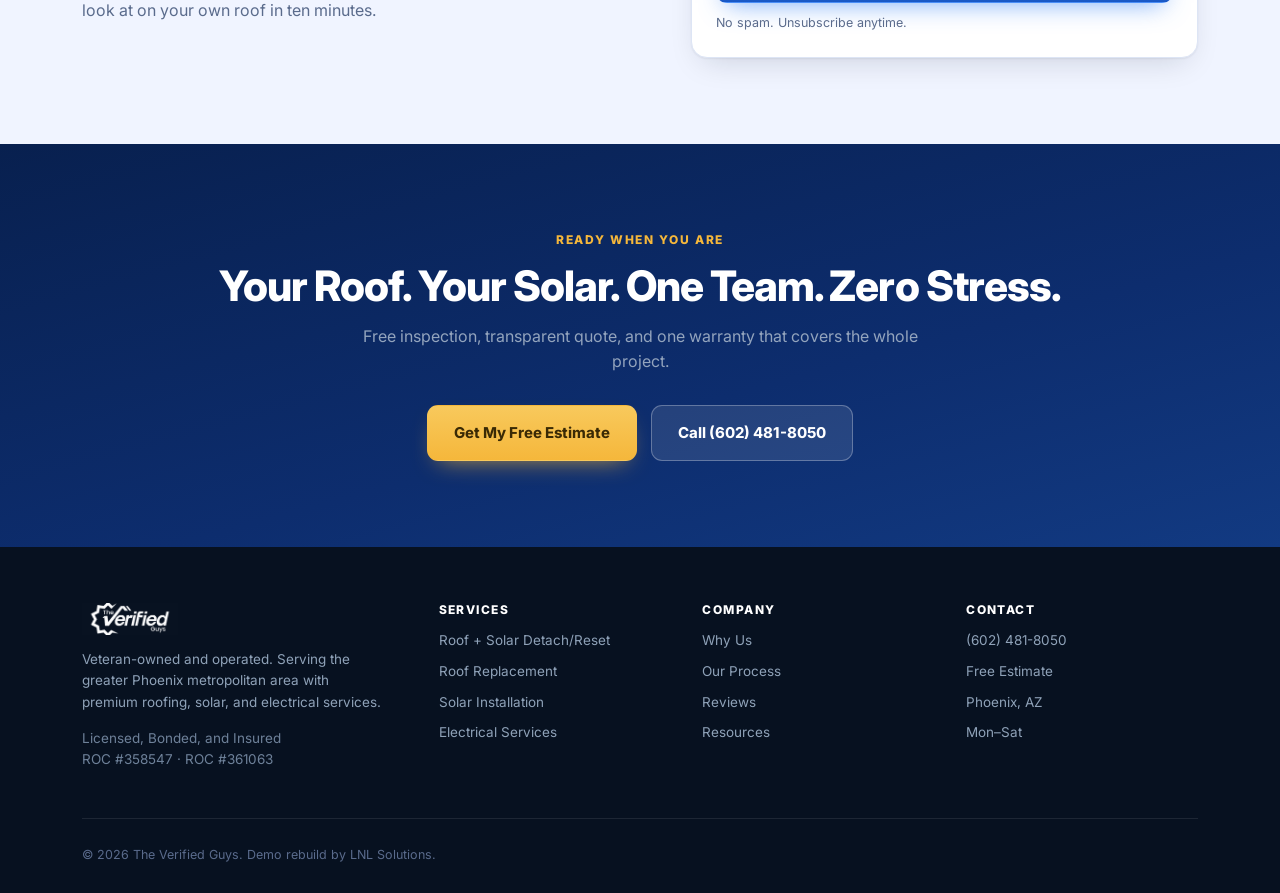
==== commit 43ccb678: "Remove dashboard from public nav; standalone gated admin portal; 3s AI chat popup on every tab; tail" ====
--- a/blog.html
+++ b/blog.html
@@ -95,6 +95,10 @@
     <p class="muted" style="margin:26px 0 0;font-size:12.5px">&copy; 2026 The Verified Guys. Demo rebuild by LNL Solutions.</p>
   </div>
 </footer>
-<script src="assets/js/app.js"></script>
+  <script src="assets/js/vg-chat.js"></script>
+  <script>
+    (function(){ var b=document.getElementById('burger'), n=document.getElementById('navlinks');
+      if(b&&n) b.addEventListener('click', function(){ n.classList.toggle('open'); }); })();
+  </script>
 </body>
 </html>
